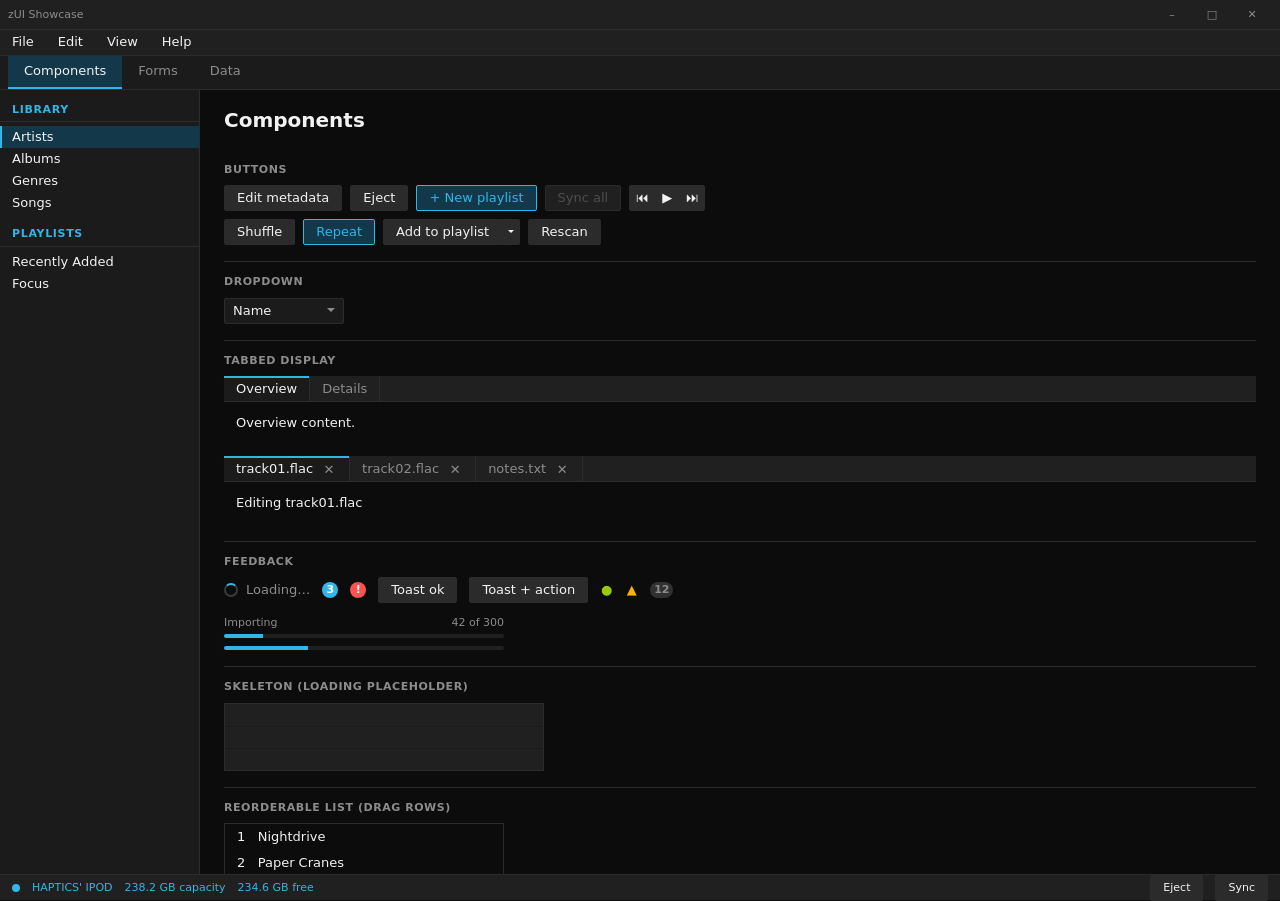
==== showcase/index.html @ 9489a855 "ZU-18: form validation states + rename-in-place - input.css: .zui-invalid/.zui-warn + .zui-field__ms" ====
<!DOCTYPE html>
<html lang="en" data-zui-theme="holo">
<head>
  <meta charset="utf-8">
  <meta name="viewport" content="width=device-width, initial-scale=1">
  <title>zUI Showcase</title>
  <link rel="stylesheet" href="../core/css/zui.css">
  <link rel="stylesheet" href="../core/css/themes/holo.css">
  <link rel="stylesheet" href="../core/css/themes/clean.css">
  <link rel="stylesheet" href="showcase.css">
</head>
<body>
<div class="zui-window">

  <!-- 1. title bar -->
  <div class="zui-titlebar">
    <span>zUI Showcase</span>
    <div class="zui-titlebar__controls">
      <div class="zui-titlebar__btn" data-window="minimize">&#8211;</div>
      <div class="zui-titlebar__btn" data-window="maximize">&#9633;</div>
      <div class="zui-titlebar__btn zui-titlebar__btn--close" data-window="close">&#10005;</div>
    </div>
  </div>

  <!-- 2. application menu -->
  <div class="zui-menubar" data-zui="menubar">
    <div class="zui-menubar__item" data-menu='[{"label":"&New","shortcut":"Ctrl+N","channel":"file.new"},{"label":"&Open...","shortcut":"Ctrl+O","channel":"file.open"},"-",{"label":"&Export","items":[{"label":"MP3","channel":"export.mp3"},{"label":"FLAC","channel":"export.flac"},{"label":"ALAC","channel":"export.alac"}]},"-",{"label":"E&xit","channel":"file.exit"}]'>File</div>
    <div class="zui-menubar__item" data-menu='[{"label":"Undo","shortcut":"Ctrl+Z","disabled":true},{"label":"Redo","shortcut":"Ctrl+Y","disabled":true}]'>Edit</div>
    <div class="zui-menubar__item" data-menu='[{"label":"Holo (dark)","checked":true,"channel":"view.theme","payload":"holo"},{"label":"Clean (light)","channel":"view.theme","payload":"clean"}]'>View</div>
    <div class="zui-menubar__item" data-menu='[{"label":"About zUI","channel":"help.about"}]'>Help</div>
  </div>

  <!-- 3. primary navigation -->
  <div class="zui-nav" data-zui="tabs">
    <div class="zui-nav__item zui-active" data-zui-tab="components">Components</div>
    <div class="zui-nav__item" data-zui-tab="forms">Forms</div>
    <div class="zui-nav__item" data-zui-tab="data">Data</div>
  </div>

  <!-- 4. workspace -->
  <div class="zui-workspace">
    <nav class="zui-sidebar">
      <div class="zui-section-label">Library</div>
      <div class="zui-sidebar__item zui-active">Artists</div>
      <div class="zui-sidebar__item">Albums</div>
      <div class="zui-sidebar__item">Genres</div>
      <div class="zui-sidebar__item">Songs</div>
      <div class="zui-section-label">Playlists</div>
      <div class="zui-sidebar__item">Recently Added</div>
      <div class="zui-sidebar__item">Focus</div>
    </nav>

    <div class="zui-fill zui-scroll">

      <section data-zui-tabpanel="components" class="zui-active sc-page">
        <h1>Components</h1>

        <div class="sc-block">
          <h3>Buttons</h3>
          <div class="zui-row zui-gap-2">
            <button class="zui-btn">Edit metadata</button>
            <button class="zui-btn">Eject</button>
            <button class="zui-btn zui-btn--primary">+ New playlist</button>
            <button class="zui-btn" disabled>Sync all</button>
            <div class="zui-btn-group">
              <button class="zui-btn zui-btn--icon" data-zui-tip="Previous">&#9198;</button>
              <button class="zui-btn zui-btn--icon" data-zui-tip="Play">&#9654;</button>
              <button class="zui-btn zui-btn--icon" data-zui-tip="Next">&#9197;</button>
            </div>
          </div>
          <div class="zui-row zui-gap-2" style="margin-top:var(--zui-space-2)">
            <button class="zui-btn" data-zui="toggle" data-name="shuffle">Shuffle</button>
            <button class="zui-btn" data-zui="toggle" data-name="repeat" aria-pressed="true">Repeat</button>
            <div class="zui-btn-split">
              <button class="zui-btn">Add to playlist</button>
              <button class="zui-btn zui-btn--caret" data-menu='[{"label":"Focus"},{"label":"Long Drives"},"-",{"label":"New playlist..."}]'></button>
            </div>
            <button class="zui-btn" id="btnBusy" onclick="zui.busy(this,true);setTimeout(function(){zui.busy(document.getElementById('btnBusy'),false)},1500)">Rescan</button>
          </div>
        </div>

        <div class="sc-block">
          <h3>Dropdown</h3>
          <div class="zui-select" data-zui="select" data-name="sort"
               data-options='["Name","Artist","Album","Date added","Plays"]'>
            <span class="zui-select__value">Name</span>
          </div>
        </div>

        <div class="sc-block">
          <h3>Tabbed display</h3>
          <div class="zui-tabs" data-zui="tabs">
            <div class="zui-tab zui-active" data-zui-tab="t1">Overview</div>
            <div class="zui-tab" data-zui-tab="t2">Details</div>
          </div>
          <div data-zui-tabpanel="t1" class="zui-active zui-pad-3">Overview content.</div>
          <div data-zui-tabpanel="t2" class="zui-pad-3">Details content.</div>

          <div class="zui-tabs" data-zui="tabs" style="margin-top:var(--zui-space-3)">
            <div class="zui-tab zui-active" data-zui-tab="d1">track01.flac<span class="zui-tab__close">&#10005;</span></div>
            <div class="zui-tab" data-zui-tab="d2">track02.flac<span class="zui-tab__close">&#10005;</span></div>
            <div class="zui-tab" data-zui-tab="d3">notes.txt<span class="zui-tab__close">&#10005;</span></div>
          </div>
          <div data-zui-tabpanel="d1" class="zui-active zui-pad-3">Editing track01.flac</div>
          <div data-zui-tabpanel="d2" class="zui-pad-3">Editing track02.flac</div>
          <div data-zui-tabpanel="d3" class="zui-pad-3">notes.txt</div>
        </div>

        <div class="sc-block">
          <h3>Feedback</h3>
          <div class="zui-row zui-gap-3 zui-items-center">
            <span class="zui-loading"><span class="zui-spinner"></span> Loading…</span>
            <span class="zui-badge">3</span>
            <span class="zui-badge zui-badge--error">!</span>
            <button class="zui-btn" onclick="zui.toast('Library scan complete', {kind:'ok'})">Toast ok</button>
            <button class="zui-btn" onclick="zui.toast('Could not read 2 files', {kind:'error', action:{label:'Retry', onClick:function(){zui.toast('Retrying…')}}})">Toast + action</button>
            <span class="zui-glyph zui-glyph--ok">&#9679;</span>
            <span class="zui-glyph zui-glyph--warn">&#9650;</span>
            <span class="zui-badge zui-badge--muted">12</span>
          </div>
          <div class="zui-progress-labelled" style="max-width:280px;margin-top:var(--zui-space-3)">
            <div class="zui-progress-labelled__text"><span>Importing</span><span>42 of 300</span></div>
            <div class="zui-progress"><div class="zui-progress__bar" style="width:14%"></div></div>
          </div>
          <div class="zui-progress zui-progress--indeterminate" style="max-width:280px;margin-top:var(--zui-space-2)">
            <div class="zui-progress__bar"></div>
          </div>
        </div>

        <div class="sc-block">
          <h3>Skeleton (loading placeholder)</h3>
          <div class="zui-skeleton-list" style="max-width:320px;border:1px solid var(--zui-border)">
            <div class="zui-skeleton zui-skeleton--row"></div>
            <div class="zui-skeleton zui-skeleton--row"></div>
            <div class="zui-skeleton zui-skeleton--row"></div>
          </div>
        </div>

        <div class="sc-block">
          <h3>Reorderable list (drag rows)</h3>
          <ul class="zui-list" data-zui="reorder" data-name="queue" style="max-width:280px;border:1px solid var(--zui-border)">
            <li class="zui-list__item" data-id="1">1 &nbsp; Nightdrive</li>
            <li class="zui-list__item" data-id="2">2 &nbsp; Paper Cranes</li>
            <li class="zui-list__item" data-id="3">3 &nbsp; Coastline</li>
            <li class="zui-list__item" data-id="4">4 &nbsp; Quartz</li>
          </ul>
        </div>

        <div class="sc-block">
          <h3>Drop target &amp; empty state</h3>
          <div class="zui-drop" data-name="library" style="padding:var(--zui-space-6)">
            <div class="zui-empty">
              <div class="zui-empty__icon">&#9834;</div>
              <div>Drop music here to add it</div>
              <div class="zui-text-secondary">or choose File &rarr; Add files to library</div>
            </div>
          </div>
        </div>
      </section>

      <section data-zui-tabpanel="forms" class="sc-page">
        <h1>Forms</h1>
        <div class="sc-block" style="max-width:400px" data-zui-form>
          <div class="zui-form-grid">
            <label>Playlist name</label>
            <div class="zui-field"><input class="zui-input" data-zui-id="pl-name" placeholder="Untitled playlist"></div>
            <label>Max tracks</label>
            <div class="zui-field"><input class="zui-input" type="number" data-zui-id="pl-max" value="50"></div>
            <label>Description</label>
            <textarea class="zui-textarea" data-zui-id="pl-desc"></textarea>
            <span></span>
            <label class="zui-check"><input type="checkbox" data-zui-id="pl-public" checked> Public</label>
            <div class="zui-form-grid__full zui-row zui-gap-2 zui-justify-end">
              <button class="zui-btn">Cancel</button>
              <button class="zui-btn zui-btn--primary" data-zui-submit="playlist"
                onclick="if(zui.validate('body',{'pl-name':{required:true,requiredMessage:'Enter a name'},'pl-max':{min:1,max:500}})) zui.toast('Created', {kind:'ok'})">Create</button>
            </div>
          </div>
        </div>
        <div class="sc-block">
          <h3>Rename in place (double-click)</h3>
          <div class="zui-list" style="max-width:220px;border:1px solid var(--zui-border)">
            <div class="zui-list__item" data-zui-rename="playlist.rename">Focus</div>
            <div class="zui-list__item" data-zui-rename="playlist.rename">Long Drives</div>
          </div>
        </div>
        <div class="sc-block">
          <div class="zui-search">
            <span class="zui-search__icon">&#128269;</span>
            <input class="zui-input" placeholder="Search library">
          </div>
        </div>
      </section>

      <section data-zui-tabpanel="data" class="sc-page">
        <h1>Data</h1>
        <div class="zui-panel">
          <div class="zui-panel__header">Tracks</div>
          <div class="zui-panel__body zui-panel__body--flush">
            <table class="zui-table" data-zui="selectable"
                   data-zui-context='[{"label":"Play","channel":"track.play"},{"label":"Add to playlist","items":[{"label":"Focus","channel":"pl.focus"},{"label":"Long Drives","channel":"pl.drives"},"-",{"label":"New playlist...","channel":"pl.new"}]},"-",{"label":"Get info","shortcut":"Ctrl+I","channel":"track.info"},{"label":"Delete","channel":"track.del"}]'>
              <thead><tr><th>#</th><th>Name</th><th>Artist</th><th>Album</th><th class="zui-num">Plays</th></tr></thead>
              <tbody>
                <tr data-zui-row="1"><td>1</td><td>Nightdrive</td><td>Aria Kane</td><td>Long Exposure</td><td class="zui-num">42</td></tr>
                <tr data-zui-row="2"><td>2</td><td>Paper Cranes</td><td>Aria Kane</td><td>Long Exposure</td><td class="zui-num">17</td></tr>
                <tr data-zui-row="3" class="zui-row-warn"><td>3</td><td>Untitled</td><td class="zui-text-secondary">Unknown</td><td class="zui-text-secondary">&mdash;</td><td class="zui-num">0</td></tr>
                <tr data-zui-row="4"><td>4</td><td>Quartz</td><td>Møller</td><td>Cold Rooms</td><td class="zui-num">89</td></tr>
              </tbody>
            </table>
          </div>
        </div>

        <div class="sc-block" data-zui-form data-zui-id="ioForm">
          <h3>Component IO (live round-trip with a demo host)</h3>
          <div class="zui-form-grid" style="max-width:460px">
            <label>Name</label>
            <input class="zui-input" data-zui-id="io-name" placeholder="type here">
            <label>Host sees</label>
            <span data-zui-id="io-echo" class="zui-text-secondary">&mdash;</span>
            <label>Scan</label>
            <div class="zui-row zui-gap-2 zui-items-center">
              <div class="zui-progress" style="width:180px"><div class="zui-progress__bar" data-zui-id="io-scan" style="width:30%"></div></div>
              <button class="zui-btn" onclick="zui.set('io-scan', Math.max(0,(zui.field('io-scan')||0)-10))">&minus;</button>
              <button class="zui-btn" onclick="zui.set('io-scan', Math.min(100,(zui.field('io-scan')||0)+10))">+</button>
            </div>
            <label>Button</label>
            <div class="zui-row zui-gap-2 zui-items-center">
              <button class="zui-btn" data-zui-id="io-go">Go</button>
              <button class="zui-btn" onclick="zui.set('io-go','click')">trigger from &ldquo;host&rdquo;</button>
              <span data-zui-id="io-count" class="zui-text-secondary">0 clicks</span>
            </div>
            <div class="zui-form-grid__full zui-row zui-justify-end">
              <button class="zui-btn zui-btn--primary" data-zui-submit="io">Submit form</button>
            </div>
          </div>
        </div>
      </section>

    </div>
  </div>

  <!-- 5. status / device bar -->
  <div class="zui-statusbar zui-statusbar--connected" id="deviceBar">
    <span class="zui-statusbar__dot"></span>
    <span id="deviceName">HAPTICS' IPOD</span>
    <span>238.2 GB capacity</span>
    <span>234.6 GB free</span>
    <span class="zui-statusbar__spacer"></span>
    <button class="zui-btn">Eject</button>
    <button class="zui-btn">Sync</button>
  </div>

</div>

<script src="../core/js/zui.js"></script>
<script src="showcase.js"></script>
</body>
</html>
---- core/css/zui.css ----
/* zUI - single entry point. Include this one file (plus a theme) in a host
 * document:
 *
 *   <link rel="stylesheet" href="zui/css/zui.css">
 *   <link rel="stylesheet" href="zui/css/themes/holo.css">
 *   <script src="zui/js/zui.js"></script>
 */

@import "tokens.css";
@import "fonts.css";
@import "base.css";

@import "components/layout.css";
@import "components/window.css";
@import "components/menubar.css";
@import "components/tabs.css";
@import "components/panel.css";
@import "components/button.css";
@import "components/input.css";
@import "components/dropdown.css";
@import "components/scrollbar.css";
@import "components/table.css";
@import "components/tooltip.css";
@import "components/notification.css";
@import "components/loading.css";
@import "components/drop-target.css";
---- core/css/themes/holo.css ----
/* holo - the default zUI theme: Google's Android Holo look.
 *
 * Dark chrome, Holo-blue (#33b5e5) accent, thin #2c2c2c dividers, uppercase
 * accent-coloured section headers with an underline rule, subtle blue-tinted
 * selection. These values match :root in tokens.css - this file exists so a
 * document can select holo explicitly with data-zui-theme="holo" and so a
 * runtime theme switch back to holo works.
 */

[data-zui-theme="holo"] {
  --zui-bg-app:           #0c0c0c;
  --zui-bg-surface:       #1b1b1b;
  --zui-bg-surface-alt:   #202020;
  --zui-bg-raised:        #2b2b2b;
  --zui-bg-selected:      #12384a;
  --zui-bg-hover:         #262626;
  --zui-bg-active:        #313131;

  --zui-border:           #2c2c2c;
  --zui-border-strong:    #3a3a3a;

  --zui-text:             #f2f2f2;
  --zui-text-secondary:   #8c8c8c;
  --zui-text-disabled:    #4d4d4d;
  --zui-text-on-accent:   #ffffff;
  --zui-label-color:      var(--zui-accent);

  --zui-accent:           #33b5e5;
  --zui-accent-hover:     #4fc3ea;
  --zui-accent-weak:      #12384a;

  --zui-warn:             #ffb300;
  --zui-error:            #ff5252;
  --zui-ok:               #99cc00;

  --zui-scrollbar-thumb:       #3a3a3a;
  --zui-scrollbar-thumb-hover: #4d4d4d;
  --zui-tooltip-bg:            #4a4a4a;
  --zui-tooltip-text:          #ffffff;
  --zui-bg-selected-strong:    #1a4d64;
  --zui-on-danger:             #ffffff;

  --zui-shadow-pop: 0 2px 8px rgba(0, 0, 0, 0.5);
  --zui-control-h: 26px;

  color-scheme: dark;
}
---- core/css/themes/clean.css ----
/* clean - a light, neutral native-desktop theme (the design.txt aesthetic).
 *
 * An alternative to the default holo theme for hosts that want the restrained
 * light "Windows utility" look. Select with data-zui-theme="clean".
 * A theme is only a token re-declaration - no component CSS changes.
 */

[data-zui-theme="clean"] {
  --zui-bg-app:           #f3f3f3;
  --zui-bg-surface:       #ffffff;
  --zui-bg-surface-alt:   #ececec;
  --zui-bg-raised:        #fafafa;
  --zui-bg-selected:      #e5eef7;
  --zui-bg-hover:         #e9e9e9;
  --zui-bg-active:        #dedede;

  --zui-border:           #d0d0d0;
  --zui-border-strong:    #b8b8b8;

  --zui-text:             #1e1e1e;
  --zui-text-secondary:   #6b6b6b;
  --zui-text-disabled:    #a8a8a8;
  --zui-text-on-accent:   #ffffff;
  --zui-label-color:      var(--zui-text-secondary);

  --zui-accent:           #3a6ea5;   /* muted desaturated blue */
  --zui-accent-hover:     #33628f;
  --zui-accent-weak:      #e5eef7;

  --zui-warn:             #b5892b;
  --zui-error:            #b3352e;
  --zui-ok:               #3f7d46;

  --zui-scrollbar-thumb:       #c2c2c2;
  --zui-scrollbar-thumb-hover: #a8a8a8;
  --zui-tooltip-bg:            #2b2b2b;
  --zui-tooltip-text:          #f0f0f0;
  --zui-bg-selected-strong:    #d9e6f3;
  --zui-on-danger:             #ffffff;

  --zui-shadow-pop: 0 2px 6px rgba(0, 0, 0, 0.14);
  --zui-control-h: 24px;

  color-scheme: light;
}
---- showcase/showcase.css ----
/* Showcase-only layout. No new visual patterns - just spacing for the demo. */

.sc-page { padding: var(--zui-space-4) var(--zui-space-6); }
.sc-page h1 { margin-bottom: var(--zui-space-4); }

.sc-block {
  padding: var(--zui-space-3) 0 var(--zui-space-4);
  border-bottom: var(--zui-border-w) solid var(--zui-border);
}
.sc-block:last-child { border-bottom: 0; }
.sc-block h3 {
  margin-bottom: var(--zui-space-2);
  font-size: var(--zui-fs-small);
  text-transform: uppercase;
  letter-spacing: 0.05em;
  color: var(--zui-text-secondary);
}
.sc-block .zui-field { margin-bottom: var(--zui-space-3); }
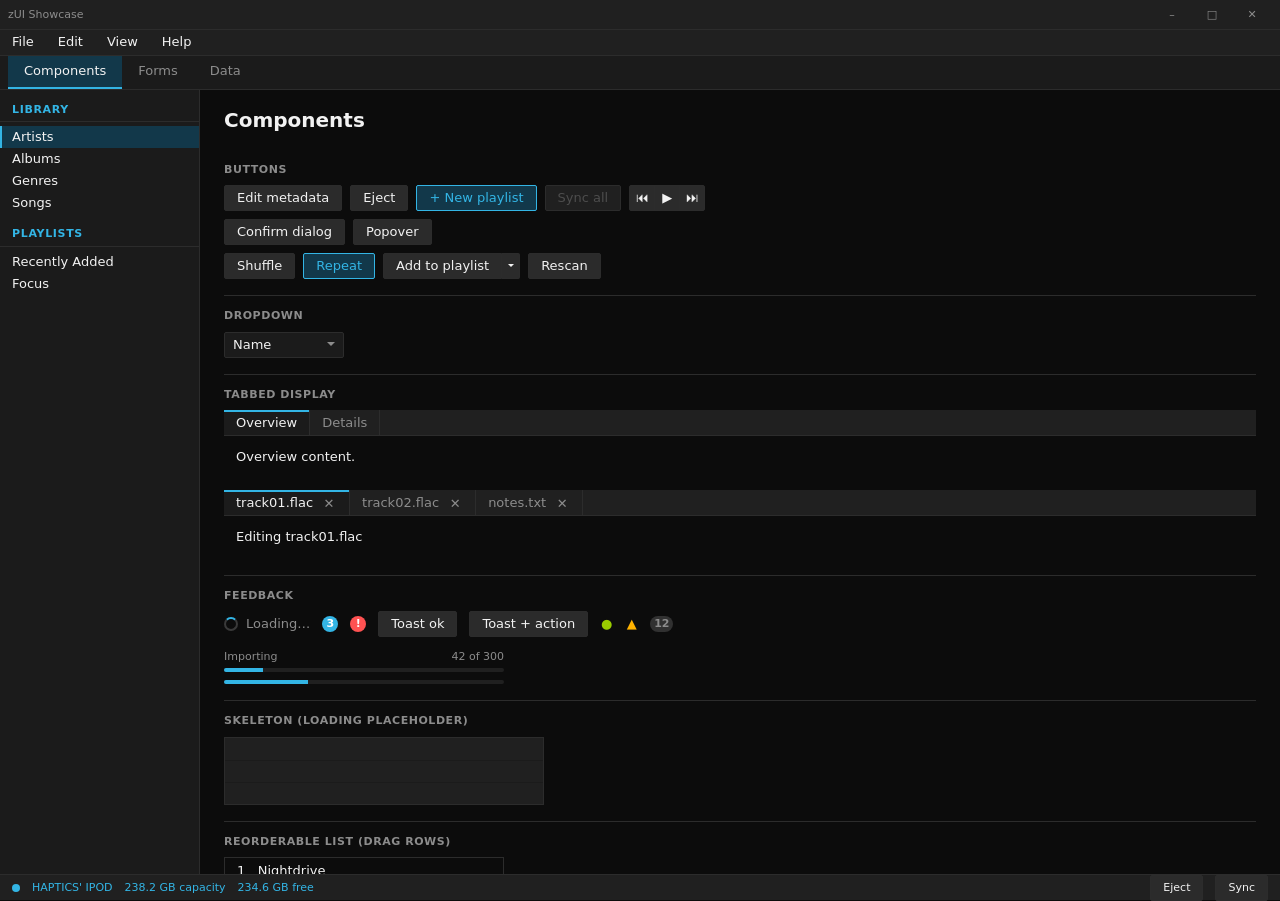
==== commit 11c4edba: "ZU-23: modal dialog + anchored popover - dialog.css: compact native <dialog>, title/body/footer, bac" ====
--- a/showcase/index.html
+++ b/showcase/index.html
@@ -67,6 +67,10 @@
               <button class="zui-btn zui-btn--icon" data-zui-tip="Play">&#9654;</button>
               <button class="zui-btn zui-btn--icon" data-zui-tip="Next">&#9197;</button>
             </div>
+          </div>
+          <div class="zui-row zui-gap-2" style="margin-top:var(--zui-space-2)">
+            <button class="zui-btn" onclick="zui.confirm('Delete 3 tracks from the library? This cannot be undone.',{okLabel:'Delete',title:'Delete tracks'}).then(function(ok){ if(ok) zui.toast('Deleted',{kind:'ok'}) })">Confirm dialog</button>
+            <button class="zui-btn" onclick="zui.popover(this, 'Sorted by date added, newest first.')">Popover</button>
           </div>
           <div class="zui-row zui-gap-2" style="margin-top:var(--zui-space-2)">
             <button class="zui-btn" data-zui="toggle" data-name="shuffle">Shuffle</button>
@@ -178,6 +182,42 @@
           </div>
         </div>
         <div class="sc-block">
+          <h3>Sliders</h3>
+          <div class="zui-form-grid" style="max-width:340px">
+            <label>Volume</label>
+            <span class="zui-slider-row"><input type="range" class="zui-slider" data-zui-id="vol" value="70"><output></output></span>
+            <label>Crossfade</label>
+            <span class="zui-slider-row"><input type="range" class="zui-slider" min="0" max="12" value="4"><output></output></span>
+            <label>Range</label>
+            <span class="zui-range" data-zui-id="years">
+              <input type="range" class="zui-slider" min="1970" max="2025" value="1990">
+              <input type="range" class="zui-slider" min="1970" max="2025" value="2010">
+            </span>
+          </div>
+        </div>
+
+        <div class="sc-block">
+          <h3>Checkboxes, radios &amp; toggles</h3>
+          <div class="zui-row zui-gap-6" style="align-items:flex-start">
+            <div class="zui-choice-group">
+              <label class="zui-check"><input type="checkbox" checked> Show artwork</label>
+              <label class="zui-check"><input type="checkbox" id="cbInd"> Include compilations</label>
+              <label class="zui-check zui-disabled"><input type="checkbox" disabled> Beta features</label>
+            </div>
+            <div class="zui-choice-group" role="radiogroup" data-zui-id="quality">
+              <label class="zui-radio"><input type="radio" name="q" value="low"> Low</label>
+              <label class="zui-radio"><input type="radio" name="q" value="med" checked> Medium</label>
+              <label class="zui-radio"><input type="radio" name="q" value="high"> High</label>
+            </div>
+            <div class="zui-choice-group">
+              <label class="zui-switch"><input type="checkbox" data-zui-id="sw-sync" checked><span class="zui-switch__track"></span> Auto-sync</label>
+              <label class="zui-switch"><input type="checkbox"><span class="zui-switch__track"></span> Offline mode</label>
+            </div>
+          </div>
+          <script>document.getElementById('cbInd').indeterminate = true;</script>
+        </div>
+
+        <div class="sc-block">
           <h3>Rename in place (double-click)</h3>
           <div class="zui-list" style="max-width:220px;border:1px solid var(--zui-border)">
             <div class="zui-list__item" data-zui-rename="playlist.rename">Focus</div>
@@ -197,9 +237,9 @@
         <div class="zui-panel">
           <div class="zui-panel__header">Tracks</div>
           <div class="zui-panel__body zui-panel__body--flush">
-            <table class="zui-table" data-zui="selectable"
+            <table class="zui-table" data-zui="selectable" data-zui-table
                    data-zui-context='[{"label":"Play","channel":"track.play"},{"label":"Add to playlist","items":[{"label":"Focus","channel":"pl.focus"},{"label":"Long Drives","channel":"pl.drives"},"-",{"label":"New playlist...","channel":"pl.new"}]},"-",{"label":"Get info","shortcut":"Ctrl+I","channel":"track.info"},{"label":"Delete","channel":"track.del"}]'>
-              <thead><tr><th>#</th><th>Name</th><th>Artist</th><th>Album</th><th class="zui-num">Plays</th></tr></thead>
+              <thead><tr><th data-field="n">#</th><th data-field="name">Name</th><th data-field="artist">Artist</th><th data-field="album">Album</th><th class="zui-num" data-field="plays">Plays</th></tr></thead>
               <tbody>
                 <tr data-zui-row="1"><td>1</td><td>Nightdrive</td><td>Aria Kane</td><td>Long Exposure</td><td class="zui-num">42</td></tr>
                 <tr data-zui-row="2"><td>2</td><td>Paper Cranes</td><td>Aria Kane</td><td>Long Exposure</td><td class="zui-num">17</td></tr>
@@ -207,6 +247,15 @@
                 <tr data-zui-row="4"><td>4</td><td>Quartz</td><td>Møller</td><td>Cold Rooms</td><td class="zui-num">89</td></tr>
               </tbody>
             </table>
+          </div>
+        </div>
+
+        <div class="sc-block">
+          <h3>Virtualised list — 10,000 rows</h3>
+          <div id="bigList" class="zui-scroll" style="height:200px;border:1px solid var(--zui-border)"></div>
+          <div class="zui-row zui-gap-2" style="margin-top:var(--zui-space-2)">
+            <button class="zui-btn" onclick="bigListApi.scrollToIndex(5000)">Jump to 5000</button>
+            <span class="zui-text-secondary" id="bigListNote">only visible rows are in the DOM</span>
           </div>
         </div>
 
--- a/core/css/zui.css
+++ b/core/css/zui.css
@@ -14,10 +14,13 @@
 @import "components/window.css";
 @import "components/menubar.css";
 @import "components/tabs.css";
+@import "components/tree.css";
 @import "components/panel.css";
 @import "components/button.css";
 @import "components/input.css";
+@import "components/slider.css";
 @import "components/dropdown.css";
+@import "components/dialog.css";
 @import "components/scrollbar.css";
 @import "components/table.css";
 @import "components/tooltip.css";
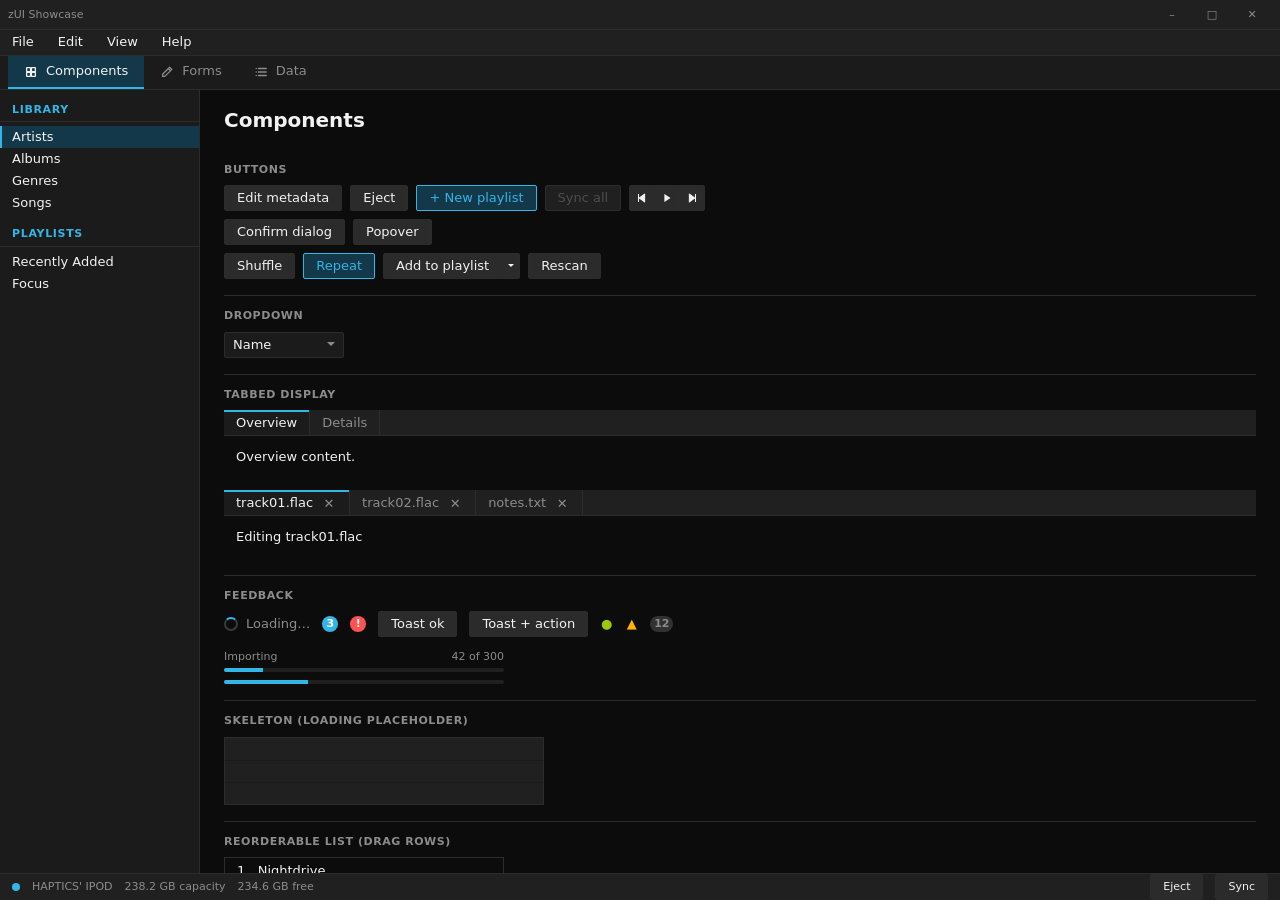
==== commit a263c9ae: "ZU-26: monochrome line-icon sprite - core/icons/zui-icons.svg: 30 symbols, 16x16 / 1.5 stroke / curr" ====
--- a/showcase/index.html
+++ b/showcase/index.html
@@ -32,9 +32,9 @@
 
   <!-- 3. primary navigation -->
   <div class="zui-nav" data-zui="tabs">
-    <div class="zui-nav__item zui-active" data-zui-tab="components">Components</div>
-    <div class="zui-nav__item" data-zui-tab="forms">Forms</div>
-    <div class="zui-nav__item" data-zui-tab="data">Data</div>
+    <div class="zui-nav__item zui-active" data-zui-tab="components"><svg class="zui-icon zui-nav__icon"><use href="#grid"/></svg>Components</div>
+    <div class="zui-nav__item" data-zui-tab="forms"><svg class="zui-icon zui-nav__icon"><use href="#edit"/></svg>Forms</div>
+    <div class="zui-nav__item" data-zui-tab="data"><svg class="zui-icon zui-nav__icon"><use href="#list"/></svg>Data</div>
   </div>
 
   <!-- 4. workspace -->
@@ -63,9 +63,9 @@
             <button class="zui-btn zui-btn--primary">+ New playlist</button>
             <button class="zui-btn" disabled>Sync all</button>
             <div class="zui-btn-group">
-              <button class="zui-btn zui-btn--icon" data-zui-tip="Previous">&#9198;</button>
-              <button class="zui-btn zui-btn--icon" data-zui-tip="Play">&#9654;</button>
-              <button class="zui-btn zui-btn--icon" data-zui-tip="Next">&#9197;</button>
+              <button class="zui-btn zui-btn--icon" data-zui-tip="Previous"><svg class="zui-icon"><use href="#prev"/></svg></button>
+              <button class="zui-btn zui-btn--icon" data-zui-tip="Play"><svg class="zui-icon"><use href="#play"/></svg></button>
+              <button class="zui-btn zui-btn--icon" data-zui-tip="Next"><svg class="zui-icon"><use href="#next"/></svg></button>
             </div>
           </div>
           <div class="zui-row zui-gap-2" style="margin-top:var(--zui-space-2)">
@@ -154,7 +154,7 @@
           <h3>Drop target &amp; empty state</h3>
           <div class="zui-drop" data-name="library" style="padding:var(--zui-space-6)">
             <div class="zui-empty">
-              <div class="zui-empty__icon">&#9834;</div>
+              <svg class="zui-icon zui-icon--lg zui-empty__icon"><use href="#music"/></svg>
               <div>Drop music here to add it</div>
               <div class="zui-text-secondary">or choose File &rarr; Add files to library</div>
             </div>
@@ -226,7 +226,7 @@
         </div>
         <div class="sc-block">
           <div class="zui-search">
-            <span class="zui-search__icon">&#128269;</span>
+            <span class="zui-search__icon"><svg class="zui-icon zui-icon--sm"><use href="#search"/></svg></span>
             <input class="zui-input" placeholder="Search library">
           </div>
         </div>
@@ -301,6 +301,7 @@
 
 </div>
 
+<script src="../core/icons/sprite.js"></script>
 <script src="../core/js/zui.js"></script>
 <script src="showcase.js"></script>
 </body>
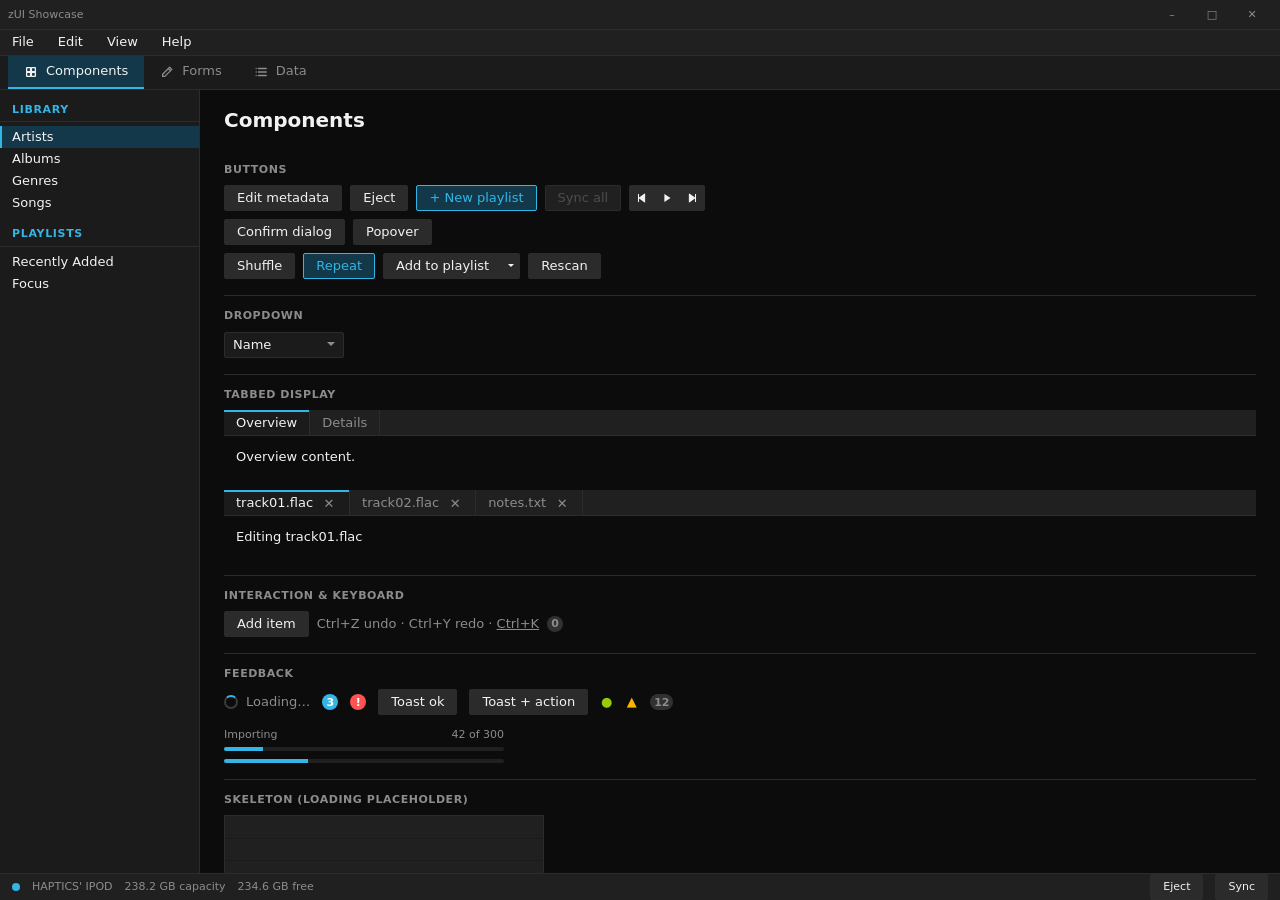
==== commit 8f8253db: "ZU-28: centralised interaction + keyboard layer - zui.shortcuts() registry + global combo handling -" ====
--- a/showcase/index.html
+++ b/showcase/index.html
@@ -108,6 +108,16 @@
           <div data-zui-tabpanel="d1" class="zui-active zui-pad-3">Editing track01.flac</div>
           <div data-zui-tabpanel="d2" class="zui-pad-3">Editing track02.flac</div>
           <div data-zui-tabpanel="d3" class="zui-pad-3">notes.txt</div>
+        </div>
+
+        <div class="sc-block">
+          <h3>Interaction &amp; keyboard</h3>
+          <div class="zui-row zui-gap-2 zui-items-center">
+            <button class="zui-btn" id="ixAdd">Add item</button>
+            <span class="zui-text-secondary">Ctrl+Z undo &middot; Ctrl+Y redo &middot;
+              <span data-zui-shortcut="Ctrl+K" onclick="zui.toast('Quick find (Ctrl+K)')" style="text-decoration:underline">Ctrl+K</span></span>
+            <span class="zui-badge zui-badge--muted" id="ixCount">0</span>
+          </div>
         </div>
 
         <div class="sc-block">
--- a/core/css/themes/holo.css
+++ b/core/css/themes/holo.css
@@ -39,6 +39,10 @@
   --zui-tooltip-text:          #ffffff;
   --zui-bg-selected-strong:    #1a4d64;
   --zui-on-danger:             #ffffff;
+  --zui-scrim:                 rgba(0, 0, 0, 0.45);
+  --zui-shadow-modal:          0 8px 28px rgba(0, 0, 0, 0.55);
+  --zui-skeleton-sheen:        rgba(255, 255, 255, 0.06);
+  --zui-scrollbar-overlay:     rgba(255, 255, 255, 0.18);
 
   --zui-shadow-pop: 0 2px 8px rgba(0, 0, 0, 0.5);
   --zui-control-h: 26px;
--- a/core/css/themes/clean.css
+++ b/core/css/themes/clean.css
@@ -37,6 +37,10 @@
   --zui-tooltip-text:          #f0f0f0;
   --zui-bg-selected-strong:    #d9e6f3;
   --zui-on-danger:             #ffffff;
+  --zui-scrim:                 rgba(0, 0, 0, 0.28);
+  --zui-shadow-modal:          0 8px 24px rgba(0, 0, 0, 0.18);
+  --zui-skeleton-sheen:        rgba(0, 0, 0, 0.04);
+  --zui-scrollbar-overlay:     rgba(0, 0, 0, 0.28);
 
   --zui-shadow-pop: 0 2px 6px rgba(0, 0, 0, 0.14);
   --zui-control-h: 24px;
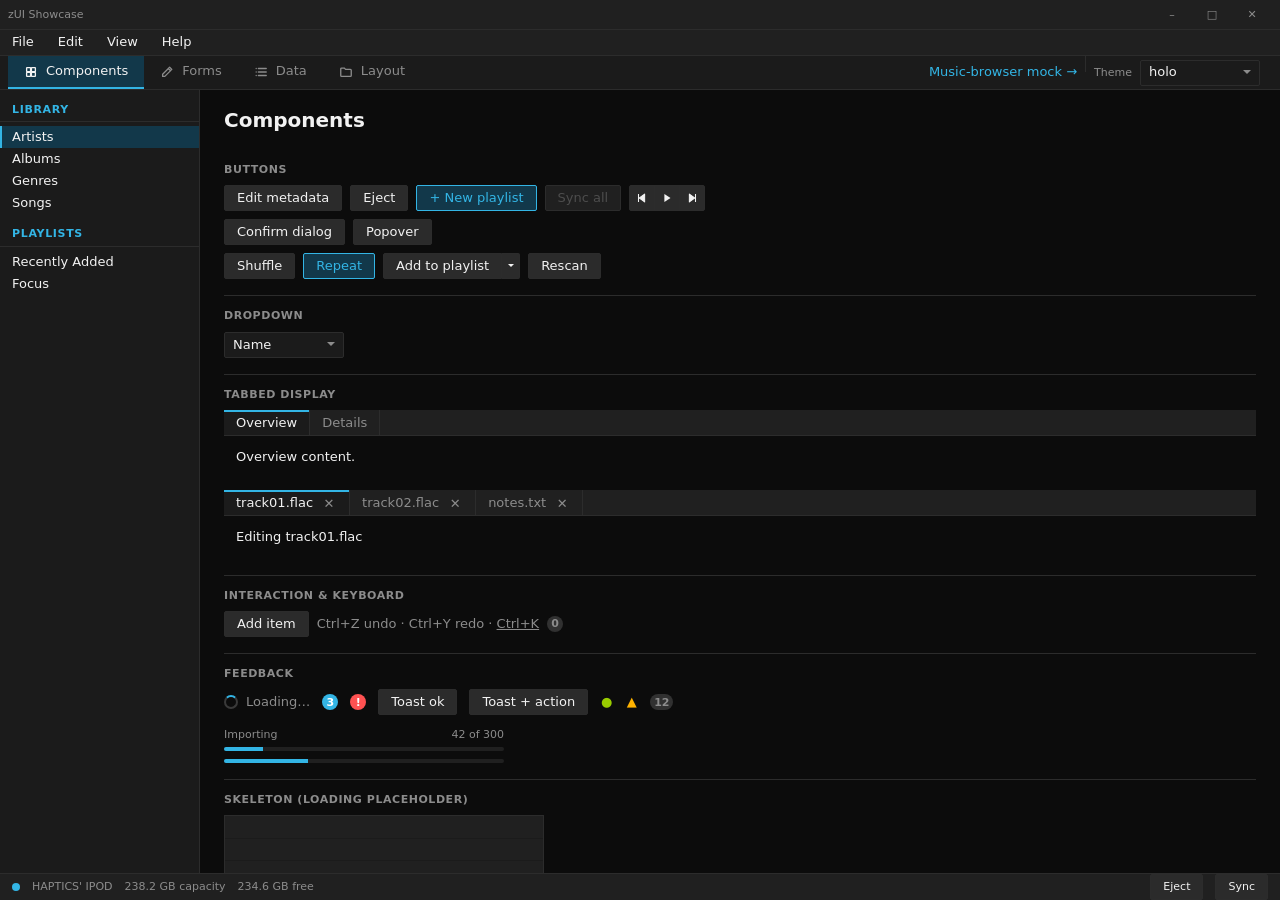
==== commit 28265c5a: "ZU-29: full component gallery in the showcase - new Layout tab (panels/splitter, tree, grid, tooltip" ====
--- a/showcase/index.html
+++ b/showcase/index.html
@@ -35,6 +35,17 @@
     <div class="zui-nav__item zui-active" data-zui-tab="components"><svg class="zui-icon zui-nav__icon"><use href="#grid"/></svg>Components</div>
     <div class="zui-nav__item" data-zui-tab="forms"><svg class="zui-icon zui-nav__icon"><use href="#edit"/></svg>Forms</div>
     <div class="zui-nav__item" data-zui-tab="data"><svg class="zui-icon zui-nav__icon"><use href="#list"/></svg>Data</div>
+    <div class="zui-nav__item" data-zui-tab="layout"><svg class="zui-icon zui-nav__icon"><use href="#folder"/></svg>Layout</div>
+    <span class="zui-spacer"></span>
+    <div class="zui-row zui-gap-2 zui-items-center" style="padding:0 var(--zui-space-3)">
+      <a href="music.html">Music-browser mock &rarr;</a>
+      <span class="zui-sep--v" style="height:16px"></span>
+      <label class="zui-t-small zui-text-secondary">Theme</label>
+      <div class="zui-select" data-zui="select" data-name="theme" data-value="holo"
+           data-options='["holo","clean"]'>
+        <span class="zui-select__value">holo</span>
+      </div>
+    </div>
   </div>
 
   <!-- 4. workspace -->
@@ -295,6 +306,55 @@
         </div>
       </section>
 
+      <section data-zui-tabpanel="layout" class="sc-page">
+        <h1>Layout</h1>
+        <div class="sc-block">
+          <h3>Panels &amp; draggable splitters</h3>
+          <div class="zui-row" style="height:180px;border:1px solid var(--zui-border)">
+            <div class="zui-panel" style="flex:0 0 160px">
+              <div class="zui-panel__header">Sidebar</div>
+              <ul class="zui-list" style="padding:var(--zui-space-1)">
+                <li class="zui-list__item zui-selected">All</li>
+                <li class="zui-list__item">Recent</li>
+              </ul>
+            </div>
+            <div class="zui-splitter zui-splitter--v"></div>
+            <div class="zui-panel zui-fill">
+              <div class="zui-panel__header">Content</div>
+              <div class="zui-panel__body">Drag the divider on the left.</div>
+            </div>
+          </div>
+        </div>
+
+        <div class="sc-block">
+          <h3>Tree</h3>
+          <div class="zui-tree" data-zui="tree" data-name="demo-tree" style="max-width:240px;border:1px solid var(--zui-border)">
+            <div class="zui-tree__item" data-id="lib" data-depth="0" aria-expanded="true"><span class="zui-tree__label">Library</span></div>
+            <div class="zui-tree__item zui-selected" data-id="artists" data-depth="1"><span class="zui-tree__label">Artists</span></div>
+            <div class="zui-tree__item" data-id="albums" data-depth="1"><span class="zui-tree__label">Albums</span></div>
+            <div class="zui-tree__item" data-id="pl" data-depth="0" aria-expanded="false"><span class="zui-tree__label">Playlists</span></div>
+            <div class="zui-tree__item" data-id="focus" data-depth="1"><span class="zui-tree__label">Focus</span></div>
+          </div>
+        </div>
+
+        <div class="sc-block">
+          <h3>Grid</h3>
+          <div class="zui-grid" style="border:1px solid var(--zui-border);max-width:420px">
+            <div class="zui-panel" style="aspect-ratio:1"><div class="zui-panel__body zui-center">Album</div></div>
+            <div class="zui-panel" style="aspect-ratio:1"><div class="zui-panel__body zui-center">Album</div></div>
+            <div class="zui-panel" style="aspect-ratio:1"><div class="zui-panel__body zui-center">Album</div></div>
+          </div>
+        </div>
+
+        <div class="sc-block">
+          <h3>Tooltip &amp; context menu</h3>
+          <div class="zui-row zui-gap-3">
+            <button class="zui-btn" data-zui-tip="A helpful hint appears on hover">Hover me</button>
+            <button class="zui-btn" data-zui-context='[{"label":"Cut"},{"label":"Copy"},{"label":"Paste","disabled":true},"-",{"label":"More","items":[{"label":"Duplicate"},{"label":"Delete"}]}]'>Right-click me</button>
+          </div>
+        </div>
+      </section>
+
     </div>
   </div>
 
